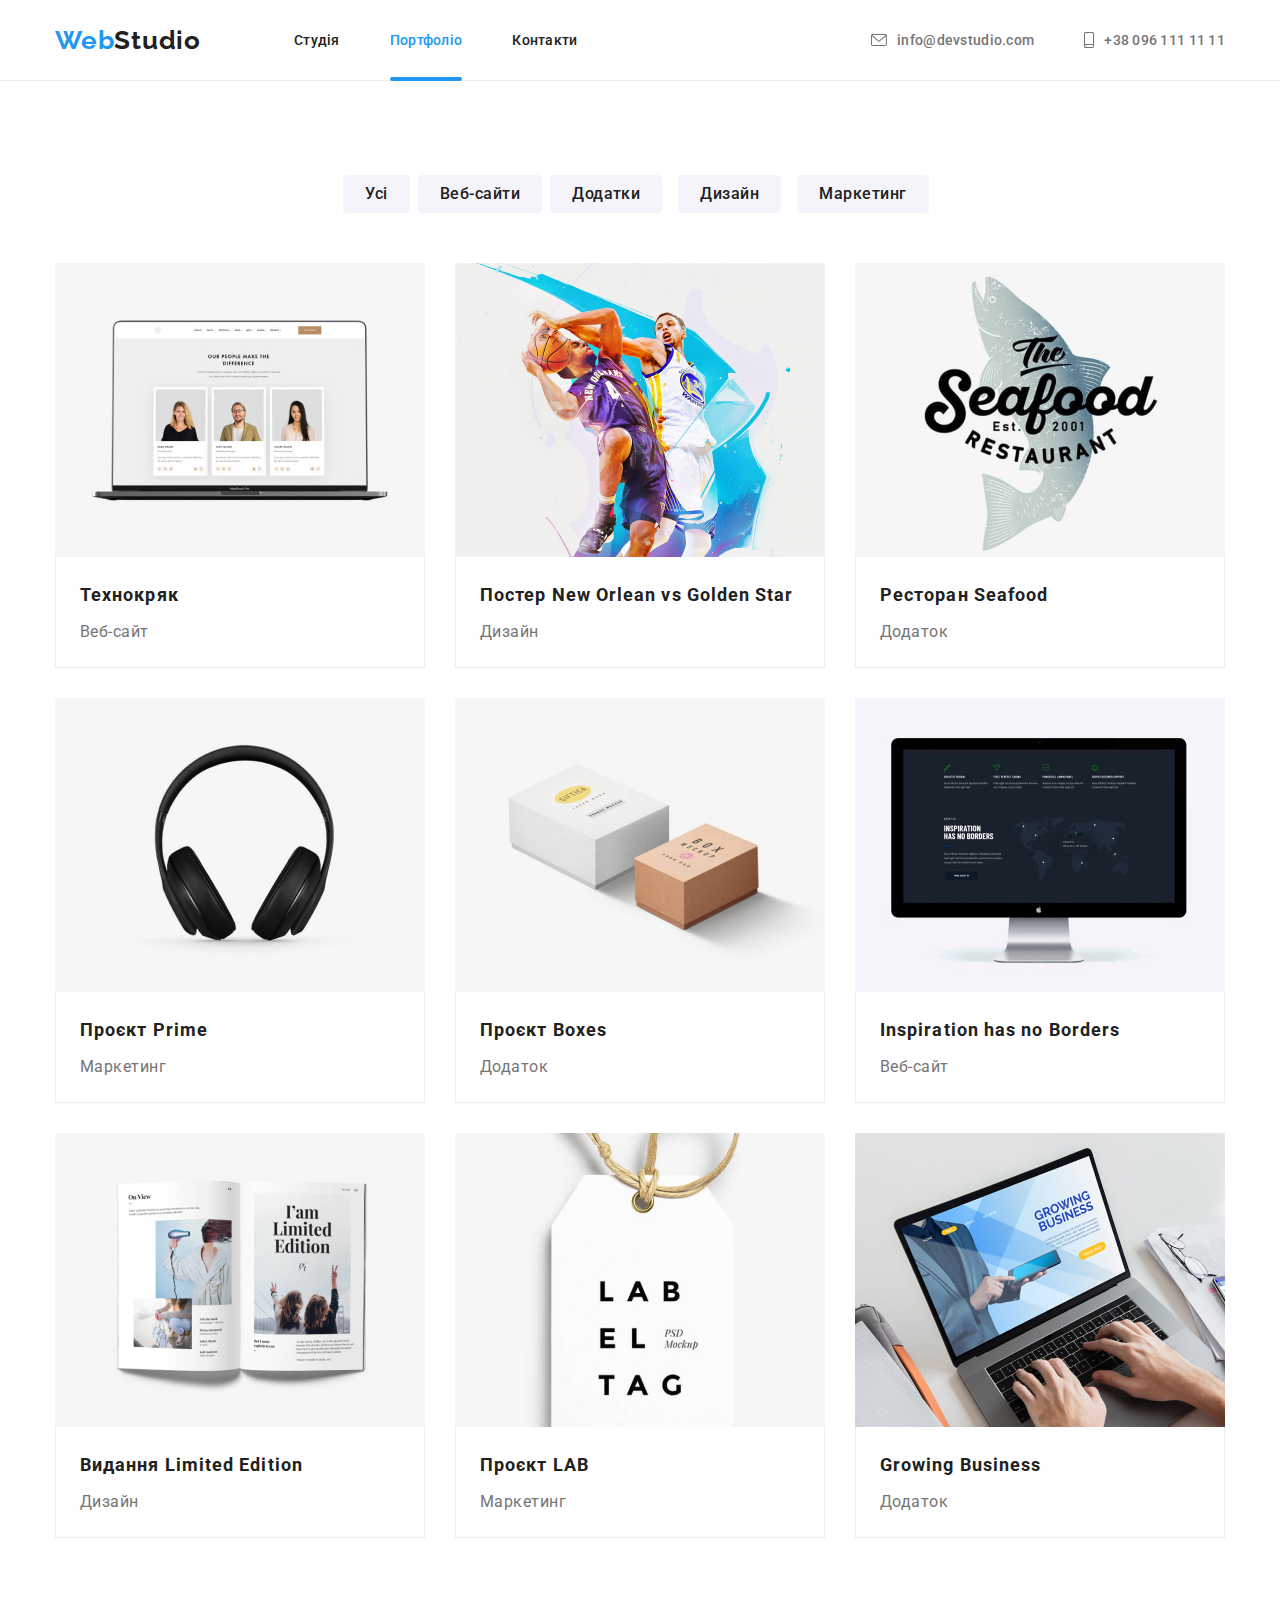
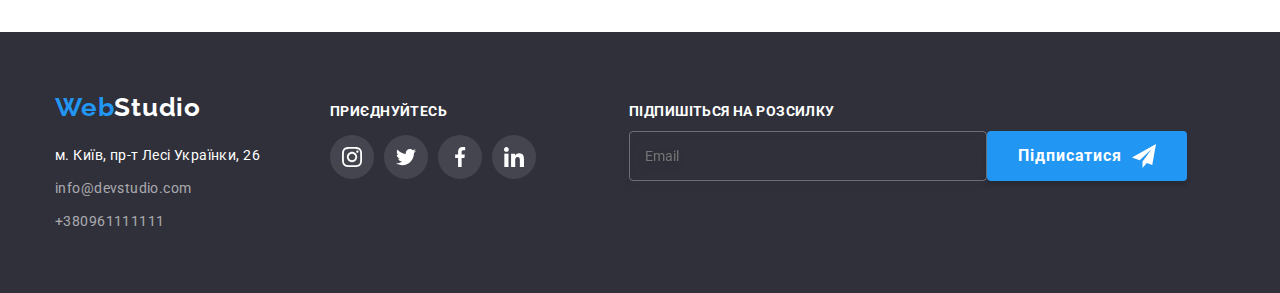
==== portfolio.html @ 3f6473e7 "7" ====
<!DOCTYPE html>
<html lang="en">
<head>
    <meta charset="UTF-8">
    <meta http-equiv="X-UA-Compatible" content="IE=edge">
    <meta name="viewport" content="width=device-width, initial-scale=1.0">
    <link rel="preconnect" href="https://fonts.googleapis.com">
    <link rel="preconnect" href="https://fonts.gstatic.com" crossorigin>
    <link href="https://fonts.googleapis.com/css2?family=Raleway:wght@700&family=Roboto:wght@400;500;700;900&display=swap" rel="stylesheet"> 
    <link rel="stylesheet" href="https://cdnjs.cloudflare.com/ajax/libs/modern-normalize/1.1.0/modern-normalize.min.css">
    <link rel="stylesheet" href="styles/styles.css">
    <title>Portfolio</title>
</head>
<body>
    <header class="page-header">
        <div class="container header-box">
            <a class="logo" href="/"><span class="logo-accent">Web</span><span class="logo-dark">Studio</span></a>            
            <nav class="page-navigation">
                <ul class="list nav-list">
                    <li>
                        <a class="link link-nav" href="./index.html">Студія</a>
                    </li>
                    <li>
                        <a class="link link-nav current" href="./portfolio.html">Портфоліо</a>
                    </li>
                    <li>
                        <a class="link link-nav" href="/">Контакти</a>
                    </li>
                </ul>
            </nav>

            <ul class="list-kontact">
                <li class="contacts-li">
                    <a class="link" href="mailto:info@devstudio.com">
                        <svg class="icon-envelope" width="16" height="12">
                        <use href="./images/symbol-defs.svg#icon-envelope"></use>
                    </svg> info@devstudio.com</a>
                </li>
                <li class="contacts-li">
                    <a class="link" href="tel:+380961111111">
                        <svg class="icon-envelope" width="10" height="16">
                            <use href="./images/symbol-defs.svg#icon-smartphone"></use>
                        </svg> +38 096 111 11 11</a>
                </li>
            </ul>
        </div>
    </header>
        
        <main>
            <section class="section section-total">
                <div class="container">
                    <h1 class="visually-hidden">Портфолио</h1>
                    <ul class="list list-filters">
                        <li class="link-item">
                            <button type="button" class="button-port">Усі</button>
                        </li>
                        <li class="link-item">
                            <button type="button" class="button-port">Веб-сайти</button>
                        </li>
                        <li class="link-item">
                            <button type="button" class="button-port">Додатки</button>
                        </li>
                        <li class="link-item">
                            <button type="button" class="button-port">Дизайн</button>
                        </li>
                        <li class="link-item">
                            <button type="button" class="button-port">Маркетинг</button>
                        </li>
                    </ul>

                <ul class="list portfolio-container">
                    <li class="portfolio-item">
                        <a class="portfolio-link link" href="#">
                            <div class="portfolio-img">
                                <img src="images/tehnokrak.jpg" alt="" width="370" />
                                <p class="overlay">
                                    Ресурс пропонує комплексні пропозиції з різним рівнем функціоналу та сервісів.
                                    Все це дозволить відвідувачу отримати вичерпні відомості про компанію чи приватну особу.
                                </p>
                            </div>
                            <div class="picture">
                            <h2 class="portfolio-title">Технокряк</h3>
                            <p class="portfolio-text">Веб-сайт</p>
                        </div>
                        </a>
                    </li>
                    <li class="portfolio-item">
                        <a class="portfolio-link link" href="#">
                            <div class="portfolio-img">
                                <img src="images/poster.jpg" alt="" width="370" />
                                <p class="overlay">
                                    Ресурс пропонує комплексні пропозиції з різним рівнем функціоналу та сервісів.
                                    Все це дозволить відвідувачу отримати вичерпні відомості про компанію чи приватну особу.
                                </p>
                            </div>

                                <div class="picture">
                                    <h2 class="portfolio-title">Постер New Orlean vs Golden Star</h3>
                                    <p class="portfolio-text">Дизайн</p>
                                </div>
                        </a>
                    </li>
                    <li class="portfolio-item">
                        <a class="portfolio-link link" href="#">
                            <div class="portfolio-img">
                                <img src="images/restoran.jpg" alt="" width="370" />
                                <p class="overlay">
                                    Ресурс пропонує комплексні пропозиції з різним рівнем функціоналу та сервісів.
                                    Все це дозволить відвідувачу отримати вичерпні відомості про компанію чи приватну особу.
                                </p>
                            </div>
                            <div class="picture">
                            <h2 class="portfolio-title">Ресторан Seafood</h3>
                            <p class="portfolio-text">Додаток</p>
                        </div>
                    </a>
                    </li>
                    <li class="portfolio-item">
                        <a class="portfolio-link link" href="#">
                            <div class="portfolio-img">
                                <img src="images/headness.jpg" alt="" width="370" />
                                <p class="overlay">
                                    Ресурс пропонує комплексні пропозиції з різним рівнем функціоналу та сервісів.
                                    Все це дозволить відвідувачу отримати вичерпні відомості про компанію чи приватну особу.
                                </p>
                            </div>
                            <div class="picture">
                            <h2 class="portfolio-title">Проєкт Prime</h3>
                            <p class="portfolio-text">Маркетинг</p>
                            </div>
                        </a> 
                    </li>
                    <li class="portfolio-item">
                        <a class="portfolio-link link" href="#">
                            <div class="portfolio-img">
                                <img src="images/boxes.jpg" alt="" width="370" />
                                <p class="overlay">
                                    Ресурс пропонує комплексні пропозиції з різним рівнем функціоналу та сервісів.
                                    Все це дозволить відвідувачу отримати вичерпні відомості про компанію чи приватну особу.
                                </p>
                            </div>
                            <div class="picture">
                            <h2 class="portfolio-title">Проєкт Boxes</h3>
                            <p class="portfolio-text">Додаток</p>
                            </div>
                        </a>
                    </li>
                    <li class="portfolio-item">
                        <a class="portfolio-link link" href="#">
                            <div class="portfolio-img">
                                <img src="images/monitor.jpg" alt="" width="370" />
                                <p class="overlay">
                                    Ресурс пропонує комплексні пропозиції з різним рівнем функціоналу та сервісів.
                                    Все це дозволить відвідувачу отримати вичерпні відомості про компанію чи приватну особу.
                                </p>
                            </div>    
                            <div class="picture">
                            <h2 class="portfolio-title">Inspiration has no Borders</h3>
                            <p class="portfolio-text">Веб-сайт</p>
                            </div>
                        </a>
                    </li>
                    <li class="portfolio-item">
                        <a class="portfolio-link link" href="#">
                            <div class="portfolio-img">
                                <img src="images/book.jpg" alt="" width="370" />
                                <p class="overlay">
                                    Ресурс пропонує комплексні пропозиції з різним рівнем функціоналу та сервісів.
                                    Все це дозволить відвідувачу отримати вичерпні відомості про компанію чи приватну особу.
                                </p>
                            </div>
                            <div class="picture">
                            <h2 class="portfolio-title">Видання Limited Edition</h3>
                            <p class="portfolio-text">Дизайн</p>
                            </div>
                        </a>
                    </li>
                    <li class="portfolio-item">
                        <a class="portfolio-link link" href="#">
                            <div class="portfolio-img">
                                <img src="images/layba.jpg" alt="" width="370" />
                                <p class="overlay">
                                    Ресурс пропонує комплексні пропозиції з різним рівнем функціоналу та сервісів.
                                    Все це дозволить відвідувачу отримати вичерпні відомості про компанію чи приватну особу.
                                </p>
                            </div>
                            <div class="picture">
                            <h2 class="portfolio-title">Проєкт LAB</h3>
                            <p class="portfolio-text">Маркетинг</p>
                            </div>
                        </a>
                    </li>
                    <li class="portfolio-item">
                        <a class="portfolio-link link" href="#">
                            <div class="portfolio-img">
                                <img src="images/noutbook.jpg" alt="" width="370" />
                                <p class="overlay">
                                    Ресурс пропонує комплексні пропозиції з різним рівнем функціоналу та сервісів.
                                    Все це дозволить відвідувачу отримати вичерпні відомості про компанію чи приватну особу.
                                </p>
                            </div>
                            <div class="picture">
                            <h2 class="portfolio-title">Growing Business</h3>
                            <p class="portfolio-text">Додаток</p>
                            </div>
                        </a>
                    </li>
                </ul>
                </div>
            </section>
        </main>


        <footer class="footer">
            <div class="container">
                <div>
                    <a class="logo" href="/"><span class="logo-accent">Web</span><span class="logo-light">Studio</span></a>
                    <ul class="list-footer">
                        <li>
                            <address>
                                м. Київ, пр-т Лесі Українки, 26
                            </address>
                        </li>
                        <li class="footer-contacts-li"><a class="link" href="mailto:info@devstudio.com">info@devstudio.com</a></li>
                        <li class="footer-contacts-li"><a class="link" href="tel:+380961111111">+380961111111</a></li>
                    </ul>
                </div>
                <div class="footer-social-block">
                    <p class="footer-join">
                        Приєднуйтесь
                    </p>
    
                    <ul class="social-footer-list">
                        <li>
                            <a class="footer-link" href="">
                                <svg width="20" height="20">
                                    <use href="./images/symbol-defs.svg#icon-instagram-2"></use>
                                </svg>
                            </a>
                        </li>
                        <li>
                            <a class="footer-link" href="">
                                <svg width="20" height="20">
                                    <use href="./images/symbol-defs.svg#icon-twitter-1"></use>
                                </svg>
                            </a>
                        </li>
                        <li>
                            <a class="footer-link" href="">
                                <svg width="20" height="20">
                                    <use href="./images/symbol-defs.svg#icon-facebook-1"></use>
                                </svg>
                            </a>
                        </li>
                        <li>
                            <a class="footer-link" href="">
                                <svg width="20" height="20">
                                    <use href="./images/symbol-defs.svg#icon-linkedin-1"></use>
                                </svg>
                            </a>
                        </li>
                    </ul>
                </div>
                <div class="footer-subscription">
                    <p class="footer-join">
                        Підпишіться на розсилку
                    </p>
                    <form action="" class="footer-form">
                        <input type="text" name="email" id="email" placeholder="Email"/>
                        <button class="action-button">
                            Підписатися
                            <svg class="button-icon" width="24" height="24">
                                <use href="./images/symbol-defs.svg#icon-icon-send"></use>
                            </svg>
                        </button>
                    </form>
                </div>
            </div>    
        </footer>
        <script src="./js/modal.js"></script>
</body>
</html>
---- styles/styles.css ----
:root {
    --accent-color: #2196F3;
    --title-color: #212121; 
    --text-color: #757575; 
   } 

   h1, h2, h3, h4, p {
    margin-top: 0;
    margin-bottom: 0;
   }

   ul {
    margin: 0;
    padding: 0;
   }

img {
    display: block;
}

p {font-size: 1.2em;}

.page-header {
    border-bottom: 1px solid #ECECEC;

}

.page-header > * {
    flex: 1;
}

.container-header {
    width: 1200px;
    padding-left: 15px;
    padding-right: 15px;
    margin-left: auto;
    margin-right: auto;
    display: flex;
    flex-direction: row;

}

.container {
    width: 1200px;
    padding: 0px 15px;
    margin-left: auto;
    margin-right: auto;
}


.header-box {
    display: flex;
    height: 80px;
    align-items: center;
    transition: background-color 250ms cubic-bezier(0.4, 0, 0.2, 1);
}

.visually-hidden {
    position: absolute;
    white-space: nowrap;
    width: 1px;
    height: 1px;
    overflow: hidden;
    border: 0;
    padding: 0;
    clip: rect(0 0 0 0);
    clip-path: inset(50%);
    margin: -1px;
}

.link.current {
    color: var(--accent-color);
}

.link {
    text-decoration: none;
}

.current::after {
    position: absolute;
    content: '';
    display: block;
    width: 100%;
    bottom: -1px;
    left: 0;
    height: 4px;
    border-radius: 2px;
    background-color: var(--accent-color);
}
.link-nav:hover::after {
    background: #2196F3;
}

.portfolio-link {
    display: block;
}

.overlay {
    position: absolute;
    top: 0;
    left: 0;
    width: 100%;
    height: 100%;
    background: rgba(33, 150, 243, 0.9);
    color: #FFFFFF;
    font-family: 'Roboto';
    font-size: 18px;
    line-height: 28px;
    overflow: auto;
    transform: translateY(100%);
    transition: transform 250ms cubic-bezier(0.4, 0, 0.2, 1);
    padding: 63px 24px;
}

.thumb-label {
    background: rgba(47, 48, 58, 0.8);
    width: 370px;
    height: 70px;
    display: flex;
    align-items: center;
    justify-content: center;
    position: relative;
    bottom: 70px;
    font-family: 'Roboto';
    font-style: normal;
    font-weight: 700;
    font-size: 14px;
    line-height: 16px;
    text-align: center;
    letter-spacing: 0.03em;
    text-transform: uppercase;
    color: #FFFFFF;
}

.portfolio-img {
    position: relative;
    overflow: hidden;
}

.portfolio-link:focus, .portfolio-link:hover {
    box-shadow: 0px 1px 1px rgba(0, 0, 0, 0.12), 0px 4px 4px rgba(0, 0, 0, 0.06), 1px 4px 6px rgba(0, 0, 0, 0.16);
}

.icon-envelope {
    color: #757575;
    margin-right: 10px;
}

.list {
    list-style: none;
    padding: 0;
    margin: 0;
    display: flex;
    gap: 30px;
}

.feature-list {
    display: flex;
    gap: 30px;
}

.nav-list {
    display: flex;
    gap: 50px;
}

.list-kontact {
    list-style: none;
    display: flex;
    gap: 50px;
    margin-left: auto;
    transition: background-color 250ms cubic-bezier(0.4, 0, 0.2, 1);
}

.list-kontact li {
    gap: 50px;
}

.list-kontact a {
    color: var(--text-color);
    fill: var(--text-color);
    padding: 32px 0;
    display: flex;
    align-items: center;
    transition: color 250ms cubic-bezier(0.4, 0, 0.2, 1);
}

.list-kontact a:hover {
    color: var(--accent-color);
    fill: var(--accent-color);
}

.list-kontact a:focus {
    color: var(--accent-color);
    fill: var(--accent-color);
}

.contacts-li {
    font-family: 'Roboto';
    font-style: normal;
    font-weight: 500;
    font-size: 14px;
    line-height: 16px;
    letter-spacing: 0.02em;
}

img {
    display: block;
}

body {
    font-family: 'Roboto', sans-seerif;
    font-size: 16px; 
    letter-spacing:0.03em; 
    color: var(--text-color);
    color: var(--primary-text-color);
    background-color: var(--primary-white-color);

}

.logo {
    text-decoration: none;
    font-family: 'Raleway';
    font-style: normal;
    font-weight: 700;
    font-size: 26px;
    line-height: 31px;
    letter-spacing: 0.03em;
    color: var(--accent-color);
}

.logo-dark {
    color: var(--title-color);
    }

.page-navigation {
    font-family: 'Roboto';
    font-style: normal;
    font-weight: 500;
    font-size: 14px;
    line-height: 16px;
    letter-spacing: 0.02em;
    color: var(--title-color);
    margin-left: 93px;
}

.page-navigation a {
    color: var(--title-color);
    padding-top: 32px;
    padding-bottom: 32px;
    display: inline-block;
    transition: color 250ms cubic-bezier(0.4, 0, 0.2, 1);
    position: relative;
}

.page-navigation a:hover, .page-navigation a:focus {
    color: var(--accent-color);
}

.contacts-li {
    font-family: 'Roboto';
    font-style: normal;
    font-weight: 500;
    font-size: 14px;
    line-height: 16px;
    letter-spacing: 0.02em;
    color: var(--text-color);
}

.backdrop.is-hidden {
    visibility: hidden;
    opacity: 0;
    pointer-events: none;
}

.backdrop {
    position: fixed;
    width: 100%;
    height: 100%;
    left: 0;
    top: 0;
    background: rgba(0, 0, 0, 0.2);
    box-shadow: 0px 4px 4px rgba(0, 0, 0, 0.15);
    transition: opacity 250ms cubic-bezier(0.4, 0, 0.2, 1), visibility 250ms cubic-bezier(0.4, 0, 0.2, 1);
}

.modal {
    position: absolute;
    top: 50%;
    left: 50%;
    transform: translate(-50%, -50%);
    padding: 40px;
    width: 528px;
    min-height: 581px;
    background-color:  #FFFFFF;;
    border-radius: 4px;
    box-shadow: 0px 1px 3px rgba(0 0 0 / 12%), 0px 1px 1px rgba(0 0 0 / 14%), 0px 2px 1px rgba(0 0 0 / 20%);
}

.modal-link {
    color: var(--accent-text-color);
    margin-left: 3px;
    transition-property: border-color;
    transition-duration: 250ms;
    transition-timing-function: cubic-bezier(0.4, 0, 0.2, 1);
  }

  .modal-link:hover,
  .modal-link:focus {
    text-decoration: none;
    border-color: var(--button-background-color);
  }

.modal h4 {
    font-family: 'Roboto';
    font-style: normal;
    font-weight: 700;
    font-size: 20px;
    line-height: 23px;
    text-align: center;
    letter-spacing: 0.03em;
    color: #212121;    
    margin-bottom: 18px;
}
.closed {
    position: absolute;
    top: 8px;
    right: 8px;
    display: flex;
    align-items: center;
    justify-content: center;
    width: 30px;
    height: 30px;
    padding: 0;
    border-radius: 50%;
    background: #FFFFFF;
    border: 1px solid rgba(0, 0, 0, 0.1);
    cursor: pointer;
}

.hero-button {
    font-family: 'Roboto';
    font-weight: 700;
    font-size: 16px;
    line-height: 30px;
    letter-spacing: 0.06em;
    color: #FFFFFF;
    cursor: pointer;
    background: var(--accent-color); 
    box-shadow: 0px 4px 4px rgba(0, 0, 0, 0.15);
    border-radius: 4px;
    padding: 10px;
    border: 0px;
    width: 216px;
    transition: background-color 250ms cubic-bezier(0.4, 0, 0.2, 1);
}

.action-button {
    display: flex;
    justify-content: center;
    align-items: center;
    font-family: 'Roboto';
    font-weight: 700;
    font-size: 16px;
    line-height: 30px;
    letter-spacing: 0.06em;
    color: #FFFFFF;
    cursor: pointer;
    background: var(--accent-color); 
    box-shadow: 0px 4px 4px rgba(0, 0, 0, 0.15);
    border-radius: 4px;
    border: 0px;
    transition: background-color 250ms cubic-bezier(0.4, 0, 0.2, 1);
    margin-left: auto;
    margin-right: auto;
    padding: 10px;
    padding-left: 24px;
    padding-right: 24px;
    width: 200px;
}

.action-button .button-icon {
    fill: white;
    color: white;
    margin-left: 10px;
}

.hero-button:hover, .hero-button:focus {
    background-color: #188CE8;
}

.button-port:hover, .button-port:focus {
        background-color: #2196F3;
        box-shadow: 0px 3px 1px rgba(0 0 0 / 10%),
        0px 1px 2px rgba(0 0 0 / 8%), 0px 2px 2px rgba(0 0 0 / 12%);
        color: #FFFF;
}

.button-port {
    font-family: 'Roboto';
    font-style: normal;
    font-weight: 500;
    font-size: 16px;
    line-height: 26px;
    text-align: center;
    letter-spacing: 0.03em;
    cursor: pointer;
    color: var(--title-color);
    background: #F5F4FA;
    border-radius: 4px;
    border: 0px;
    padding: 6px 22px;
    transition: background-color 250ms cubic-bezier(0.4, 0, 0.2, 1), color 250ms cubic-bezier(0.4, 0, 0.2, 1), bbox-shadow 250ms cubic-bezier(0.4, 0, 0.2, 1);
}


.hero {
    background-image: linear-gradient(  rgba(47, 48, 58, 0.4),   rgba(47, 48, 58, 0.4)), url(../images/backgraund.jpg);
    background-color: #2F303A;
    text-align: center;
    display: flex;
    align-items: center;
    padding-top: 200px;
    padding-bottom: 200px;
    background-repeat: no-repeat;
    background-position: center;
    background-size: 1600px;
}

.hero h1 {
    width: 700px;
    margin: 0 auto 30px auto;
    
}

.icon-checked {
    width: 16px;
    height: 15px;
    margin-right: 8px;
    border: 2px solid var(--title-color);
    border-radius: 3px;
    fill: transparent;
    display: flex;
  
}
  .checkbox {
    -webkit-appearance: none;
    -moz-appearance: none;
    transition-property: background-color;
    transition-duration: 250ms;
    transition-timing-function: cubic-bezier(0.4, 0, 0.2, 1);
  }

  .checkbox:checked + .icon-checked {
    border: none;
    fill: var(--accent-color);
  }
  
  .checkbox:focus + .icon-checked,
  .checkbox:hover + .icon-checked {
    outline: 1px solid var(--accent-color);
  }

.feature-image {
    width: 270px;
    height: 120px;
    display: flex;
    align-items: center;
    justify-content: center;
    text-align: center;
    margin-bottom: 30px;
    background-color: #F5F4FA;
    border-radius: 4px;
}

.feature-title {
    font-weight: 700;
    font-size: 14px;
    line-height: 16px;
    letter-spacing: 0.03em;
    text-transform: uppercase;
    color: var(--title-color);
    margin-bottom: 10px;
}

.feature-text  {
    font-size: 14px;
    line-height: 24px;
    letter-spacing: 0.03em;
    color: var(--text-color)}

.hero-h1 {
    font-family: 'Roboto';
    font-style: normal;
    font-weight: 900;
    font-size: 44px;
    line-height: 60px;
    text-align: center;
    letter-spacing: 0.06em;
    text-transform: uppercase;
    color: #FFFFFF;
}

h1 {
    font-family: 'Roboto';
    font-style: normal;
    font-weight: 900;
    font-size: 44px;
    line-height: 60px;
    text-align: center;
    letter-spacing: 0.06em;
    text-transform: uppercase;
    color: #aea4a4;
}

.link-item:nth-last-child(-n + 3) {
    margin-right: 8px; 
}

.portfolio-title {
    font-weight: 700;
    font-size: 18px;
    line-height: 36px;
    letter-spacing: 0.06em;
    color: var(--title-color);
    margin-top: 0;
    margin-bottom: 4px;
}

.portfolio-text {
    font-size: 16px;
    line-height: 30px;
    letter-spacing: 0.03em;
    color: var(--text-color);
    margin: 0;
}

.title {
    font-weight: 700;
    font-size: 36px;
    line-height: 42px;
    text-align: center;
    letter-spacing: 0.03em;
    color: var(--title-color);
    margin-bottom: 50px;
}

.team-title {
    font-weight: 500;
    font-size: 16px;
    line-height: 19px;
    text-align: center;
    letter-spacing: 0.03em;
    color: var(--title-color);
    margin-bottom: 10px;
}

.team-text {
    font-size: 16px;
    line-height: 19px;
    text-align: center;
    letter-spacing: 0.03em;
    color: var(--text-color);
}

.team {
    background: #F5F4FA;
}

.footer {
    font-family: 'Roboto';
    font-style: normal;
    font-weight: 400;
    font-size: 14px;
    line-height: 24px;
    letter-spacing: 0.03em;
    background: #2F303A;
    color: white;
    padding-top: 60px;
    padding-bottom: 60px;
}
.footer .container {
    display: flex;
    align-items: baseline;
}

.footer-contacts-li a {
    color: rgba(255,255,255,0.6);
    transition: color 250ms cubic-bezier(0.4, 0, 0.2, 1);
}

.footer-contacts-li {
    margin-top: 9px;
}

.footer-contacts-li a:hover {
    color: var(--accent-color);
}

.footer-contacts-li a:focus {
    color: var(--accent-color);
}

.footer-social-block {
    margin-left: 70px;
}

.footer h2 {
    color: #ffffff;
}
.footer-subscription {
    margin-left: 93px;
}
.footer-form {
    display: flex;
}

.footer-label {
    margin-right: 12px;
}

.footer-form input {
    border: 1px solid rgba(255, 255, 255, 0.3);
    filter: drop-shadow(0px 4px 4px rgba(0, 0, 0, 0.15));
    border-radius: 4px;
    background: transparent;
    color: rgba(255,255,255,0.3);
    padding-left: 15px;
    padding-right: 15px;
    height: 50px;
    width: 358px;
}

.list-footer {
    list-style: none;
    padding: 0;
    margin: 0;
    margin-top: 20px;
}

.footer-join {
    text-transform: uppercase;
    font-family: 'Roboto';
    font-style: normal;
    font-weight: 700;
    font-size: 14px;
    line-height: 16px;
    letter-spacing: 0.03em;
    text-transform: uppercase;
    color: #FFFFFF;
    margin-bottom: 12px;
}

address {
    font-style: normal;
}

.logo-light { 
    color: #ffffff;
} 


.portfolio-container {
    display: flex;
    flex-wrap: wrap;
    gap: 30px;
}

.list-filters {
    display: flex;
    gap: 8px;
    align-items: center;
    justify-content: center;
    margin-bottom: 50px;
}

.picture {
    padding: 20px 24px;
    border-left: 1px solid #eeeeee;
    border-right: 1px solid #eeeeee;
    border-bottom: 1px solid #eeeeee;
}


.portfolio-item:nth-child(3n) {  
    margin-right: 0;
}

.portfolio-item:nth-last-child(-n + 3) { 
     margin-bottom: 0;
}

.portfolio-link:hover .overlay,
.portfolio-link:focus .overlay {
    transform: translateY(0%);
}

.team-item {
    width: 270px;
    box-shadow: 0px 1px 3px rgba(0, 0, 0, 0.12), 0px 1px 1px rgba(0, 0, 0, 0.14), 0px 2px 1px rgba(0, 0, 0, 0.2);
    border-radius: 0px 0px 4px 4px;
}


.section {
    padding-bottom: 94px;
    padding-top: 94px;
}

.section.about {
    padding-top: 0;
}

.section-total {
    padding-top: 94px;
    padding-bottom: 94px;
}

.feature-item {
    width: 270px;
}

.about-list {
    display: flex;
    gap: 30px;
}

.team-humen {
    padding: 30px;
    background-color: white;
}

.social-list_item-link {
    display: inline-block;
    width: 50px;
    height: 50px;   
}

.list-clients {
    display: flex;
    justify-content: center;
    list-style: none;
}

.list-clients li {
    width: 170px;
    height: 92px;
    margin-right: 30px;
    
}

.clients-link {
    height: 100%;
    width: 100%;
    fill: #AFB1B8;
    border: 1px solid #AFB1B8;
    border-radius: 3px;
    display: flex;
    justify-content: center;
    align-items: center;
    transition: background-color 250ms cubic-bezier(0.4, 0, 0.2, 1), fill 250ms cubic-bezier(0.4, 0, 0.2, 1);
}

.clients-link:focus {
    border-color: var(--accent-color);
    fill: #2196F3;
}

.clients-link:hover {
    border-color: var(--accent-color);
    fill: #2196F3;
}

.list-clients li:last-child {
    margin-right: 0px;
}


.social-person-list {
    list-style: none;
    display: flex;
    justify-content: center;
    align-items: center;
    margin-top: 16px;
}

.social-person-list li {
    width: 44px;
    height: 44px;
    margin-right: 10px;
}

.social-link {
    width: 100%;
    height: 100%;
    fill: #AFB1B8;
    display: flex;
    justify-content: center;
    align-items: center;
    border-radius: 50%;
    transition: background-color 250ms cubic-bezier(0.4, 0, 0.2, 1);
}

.social-person-list li:last-child {
    margin-right: 0px;
}



.social-link:hover, .social-link:focus {
    background-color: #2196F3;
    fill: #FFFF;
}


.social-footer-list {
    list-style: none;
    display: flex;
    justify-content: center;
    align-items: center;
    margin-top: 16px;
}

.social-footer-list li {
    width: 44px;
    height: 44px;
    margin-right: 10px;
}

.footer-link {
    width: 100%;
    height: 100%;
    fill: #ffffff;
    display: flex;
    justify-content: center;
    align-items: center;
    background: rgba(255,255,255,0.1);
    border-radius: 50%;
    transition: background-color 250ms cubic-bezier(0.4, 0, 0.2, 1);
}

.social-footer-list li:last-child {
    margin-right: 0px;
}

.footer-link:focus, .footer-link:hover {
    background-color: var(--accent-color);
}

.text-up {
    width: 448px;
    height: 23px;
    left: 576px;
    top: 261px;
    font-family: 'Roboto';
    font-style: normal;
    font-weight: 700;
    font-size: 20px;
    line-height: 23px;
    text-align: center;
    letter-spacing: 0.03em;
    color: #212121;
}

.contact-form {
    text-align: left;
    margin-top: 12px;
}
.contact-form a {
    color: var(--accent-color);
}

.contact-label {
    color: #757575;
    font-family: 'Roboto';
    font-style: normal;
    font-weight: 400;
    font-size: 12px;
    line-height: 14px;
    letter-spacing: 0.01em;
    display: block;
    margin-bottom: 10px;
}

.checkbox-label {
    display: flex;
    align-items: center;
    margin-bottom: 0;
    font-weight: 400;
    font-size: 14px;
    line-height: 24px;
    letter-spacing: 0.03em;
    color: #757575;
  }

.comment-text {
    color: #757575;
    font-family: 'Roboto';
    font-style: normal;
    font-weight: 400;
    font-size: 12px;
    line-height: 14px;
    letter-spacing: 0.01em;
    display: block;
    margin-bottom: 20px;
}

.contact-form input[type="text"], input[type="tel"], input[type="email"] {
    border: 1px solid rgba(33, 33, 33, 0.2);
    color: #757575;
    border-radius: 4px;
    height: 40px;
    width: 448px;
    padding: 11px 12px 11px 32px;
}

.contact-form input:hover, input:focus {
    border-color: var(--accent-color);
    color: var(--accent-color);
    cursor: pointer;
}

.contact-form textarea:hover, textarea:focus {
    border-color: var(--accent-color);
    color: var(--accent-color);
    cursor: pointer;
}

.contact-form textarea {
    border: 1px solid rgba(33, 33, 33, 0.2);
    color: #757575;
    border-radius: 4px;
    padding-left: 10px;
    padding-right: 10px;
    height: 120px;
    width: 448px;
    padding: 12px 16px 12px 16px;
    display: block;
}

.contact-form .action-button {
    margin-top: 42px;
}

.contact-form .input-group {
    margin-top: 4px;
    position: relative;
}
.contact-form .input-group .input-icon {
    position: absolute;
    top: 10px;
    left: 10px;
}
.contact-form .input-group:hover {
    fill: var(--accent-color);
}
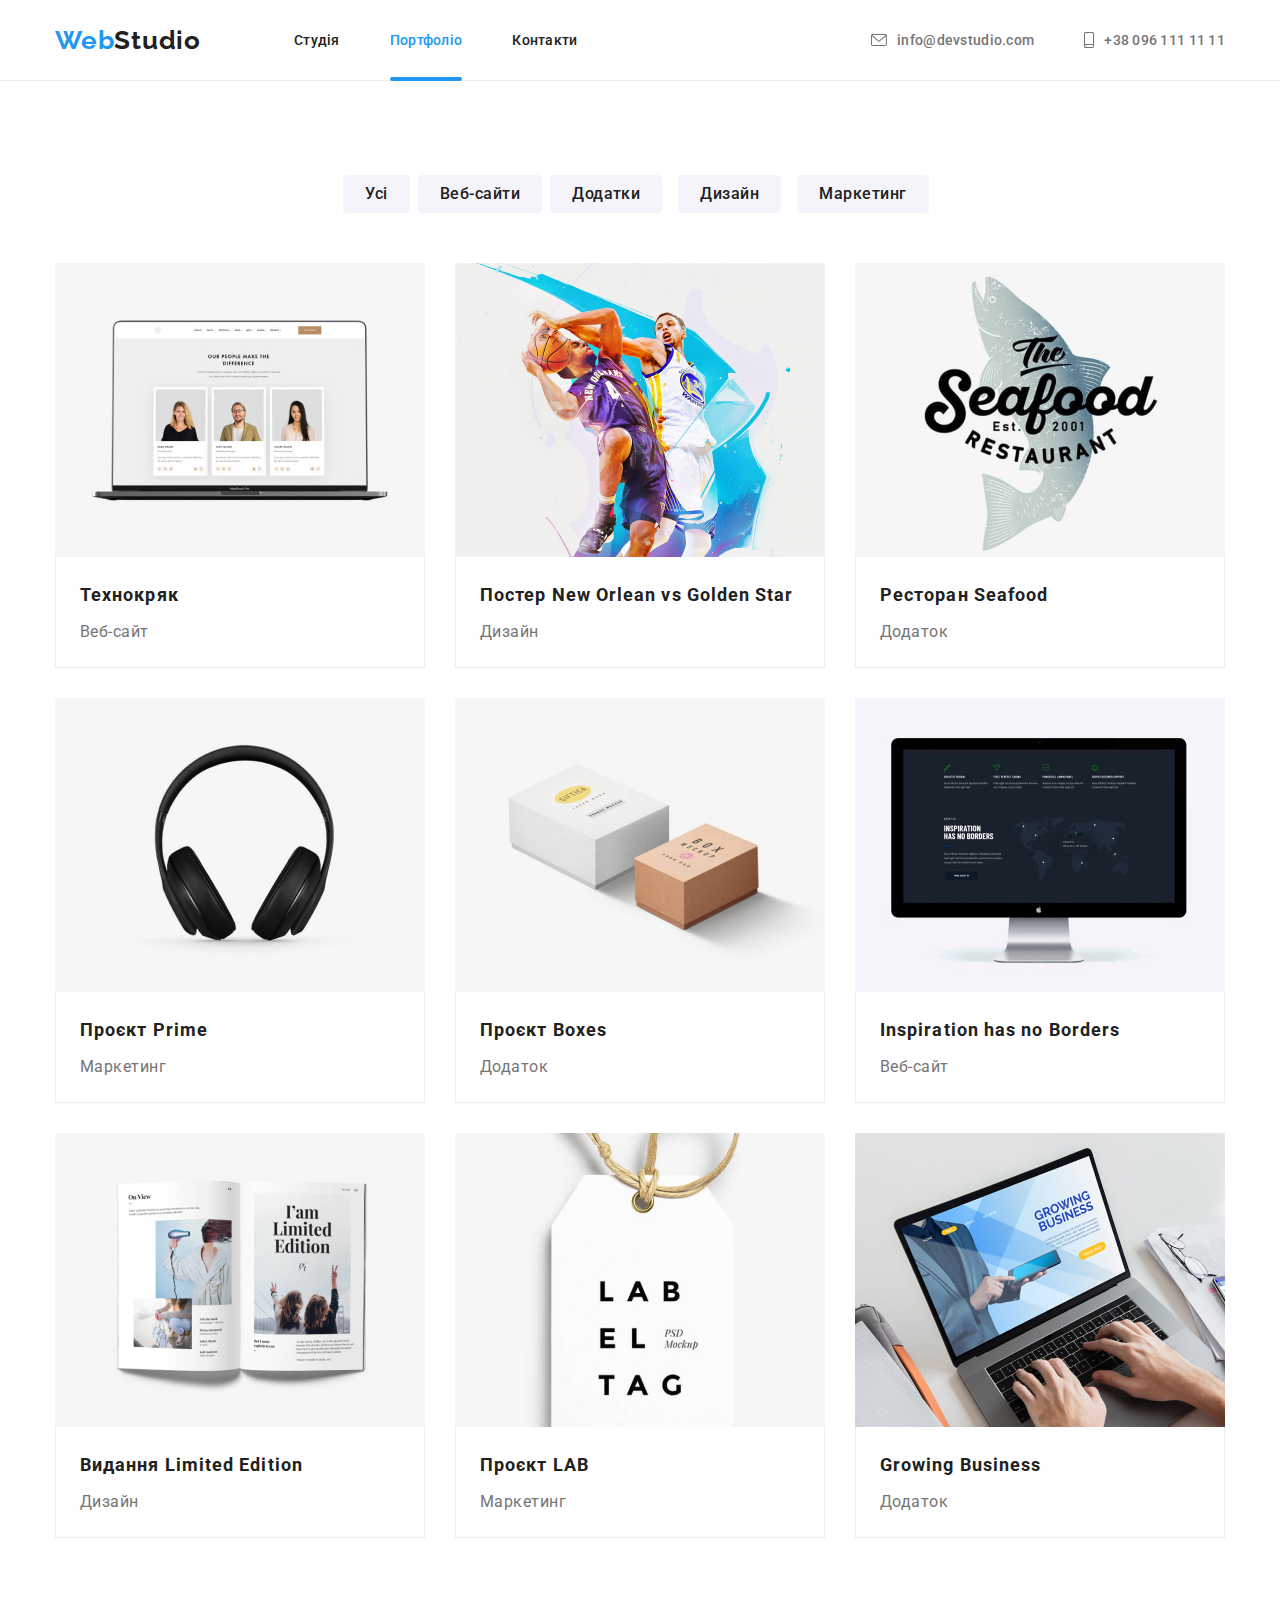
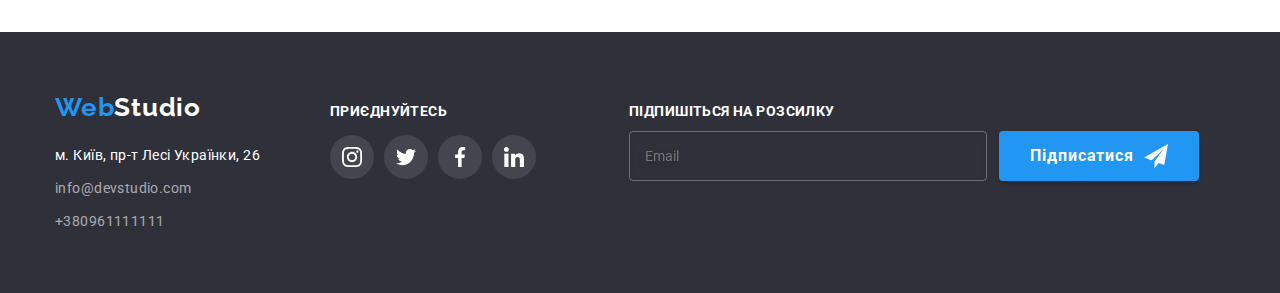
==== commit d2f79d90: "7777" ====
--- a/portfolio.html
+++ b/portfolio.html
@@ -8,7 +8,7 @@
     <link rel="preconnect" href="https://fonts.gstatic.com" crossorigin>
     <link href="https://fonts.googleapis.com/css2?family=Raleway:wght@700&family=Roboto:wght@400;500;700;900&display=swap" rel="stylesheet"> 
     <link rel="stylesheet" href="https://cdnjs.cloudflare.com/ajax/libs/modern-normalize/1.1.0/modern-normalize.min.css">
-    <link rel="stylesheet" href="styles/styles.css">
+    <link rel="stylesheet" href="./css/main.min.css">
     <title>Portfolio</title>
 </head>
 <body>
@@ -266,7 +266,9 @@
                         Підпишіться на розсилку
                     </p>
                     <form action="" class="footer-form">
-                        <input type="text" name="email" id="email" placeholder="Email"/>
+                        <label class="footer-label">
+                            <input type="text" name="email" id="email" placeholder="Email"/>
+                        </label>
                         <button class="action-button">
                             Підписатися
                             <svg class="button-icon" width="24" height="24">
@@ -275,6 +277,7 @@
                         </button>
                     </form>
                 </div>
+
             </div>    
         </footer>
         <script src="./js/modal.js"></script>
--- a/css/main.min.css
+++ b/css/main.min.css
@@ -0,0 +1 @@
+h1{font-family:"Roboto";font-style:normal;font-weight:900;font-size:44px;line-height:60px;text-align:center;letter-spacing:.06em;text-transform:uppercase;color:#aea4a4}:root{--accent-color: #2196F3;--title-color: #212121;--text-color: #757575}h1,h2,h3,h4,p{margin-top:0;margin-bottom:0}ul{margin:0;padding:0}img{display:block}p{font-size:1.2em}.page-header{border-bottom:1px solid #ececec}.page-header>*{-webkit-box-flex:1;-ms-flex:1;flex:1}.visually-hidden{position:absolute;white-space:nowrap;width:1px;height:1px;overflow:hidden;border:0;padding:0;clip:rect(0 0 0 0);-webkit-clip-path:inset(50%);clip-path:inset(50%);margin:-1px}.link.current{color:var(--accent-color)}.link{text-decoration:none}.icon-envelope{color:#757575;margin-right:10px}.list{list-style:none;padding:0;margin:0;display:-webkit-box;display:-ms-flexbox;display:flex;gap:30px}.nav-list{display:-webkit-box;display:-ms-flexbox;display:flex;gap:50px}img{display:block}body{font-family:"Roboto",sans-seerif;font-size:16px;letter-spacing:.03em;color:var(--text-color);color:var(--primary-text-color);background-color:var(--primary-white-color)}.title{font-weight:700;font-size:36px;line-height:42px;text-align:center;letter-spacing:.03em;color:var(--title-color);margin-bottom:50px}address{font-style:normal}.picture{padding:20px 24px;border-left:1px solid #eee;border-right:1px solid #eee;border-bottom:1px solid #eee}.section-total{padding-top:94px;padding-bottom:94px}.container,.container-about{width:1200px;padding:0px 15px;margin-left:auto;margin-right:auto}.section,.section-about{padding-bottom:94px;padding-top:94px}.section-about{padding-top:0px}.container-about__title{font-weight:700;font-size:36px;line-height:42px;text-align:center;letter-spacing:.03em;color:#212121;margin-bottom:50px}.hero{background-image:-webkit-gradient(linear, left top, left bottom, from(rgba(47, 48, 58, 0.4)), to(rgba(47, 48, 58, 0.4))),url(../images/backgraund.jpg);background-image:linear-gradient(rgba(47, 48, 58, 0.4), rgba(47, 48, 58, 0.4)),url(../images/backgraund.jpg);background-color:#2f303a;text-align:center;display:-webkit-box;display:-ms-flexbox;display:flex;-webkit-box-align:center;-ms-flex-align:center;align-items:center;padding-top:200px;padding-bottom:200px;background-repeat:no-repeat;background-position:center;background-size:1600px}.hero h1{width:700px;margin:0 auto 30px auto}.container-hero{width:1200px;padding:0px 15px;margin-left:auto;margin-right:auto}.container-hero__title{font-weight:900;font-size:44px;line-height:60px;text-align:center;letter-spacing:.06em;text-transform:uppercase;color:#fff}.container-hero__button{font-family:"Roboto";font-weight:700;font-size:16px;line-height:30px;letter-spacing:.06em;color:#fff;cursor:pointer;background:#2196f3;-webkit-box-shadow:0px 4px 4px rgba(0,0,0,.15);box-shadow:0px 4px 4px rgba(0,0,0,.15);border-radius:4px;padding:10px;border:0px;width:216px;-webkit-transition:background-color 250ms cubic-bezier(0.4, 0, 0.2, 1);transition:background-color 250ms cubic-bezier(0.4, 0, 0.2, 1)}.list-kontact{list-style:none;display:-webkit-box;display:-ms-flexbox;display:flex;gap:50px;margin-left:auto;-webkit-transition:background-color 250ms cubic-bezier(0.4, 0, 0.2, 1);transition:background-color 250ms cubic-bezier(0.4, 0, 0.2, 1)}.list-kontact li{gap:50px}.list-kontact a{color:var(--text-color);fill:var(--text-color);padding:32px 0;display:-webkit-box;display:-ms-flexbox;display:flex;-webkit-box-align:center;-ms-flex-align:center;align-items:center;-webkit-transition:color 250ms cubic-bezier(0.4, 0, 0.2, 1);transition:color 250ms cubic-bezier(0.4, 0, 0.2, 1)}.list-kontact a:hover{color:var(--accent-color);fill:var(--accent-color)}.list-kontact a:focus{color:var(--accent-color);fill:var(--accent-color)}.contacts-li{font-family:"Roboto";font-style:normal;font-weight:500;font-size:14px;line-height:16px;letter-spacing:.02em;color:var(--text-color)}.contact-label{color:#757575;font-family:"Roboto";font-style:normal;font-weight:400;font-size:12px;line-height:14px;letter-spacing:.01em;display:block;margin-bottom:10px}.footer{font-family:"Roboto";font-style:normal;font-weight:400;font-size:14px;line-height:24px;letter-spacing:.03em;background:#2f303a;color:#fff;padding-top:60px;padding-bottom:60px}.footer .container,.footer .container-about{display:-webkit-box;display:-ms-flexbox;display:flex;-webkit-box-align:baseline;-ms-flex-align:baseline;align-items:baseline}.footer-contacts-li a{color:rgba(255,255,255,.6);-webkit-transition:color 250ms cubic-bezier(0.4, 0, 0.2, 1);transition:color 250ms cubic-bezier(0.4, 0, 0.2, 1)}.footer-contacts-li{margin-top:9px}.footer-contacts-li a:hover{color:var(--accent-color)}.footer-contacts-li a:focus{color:var(--accent-color)}.footer-social-block{margin-left:70px}.footer h2{color:#fff}.footer-subscription{margin-left:93px}.footer-form{display:-webkit-box;display:-ms-flexbox;display:flex}.footer-label{margin-right:12px}.footer-form input{border:1px solid rgba(255,255,255,.3);-webkit-filter:drop-shadow(0px 4px 4px rgba(0, 0, 0, 0.15));filter:drop-shadow(0px 4px 4px rgba(0, 0, 0, 0.15));border-radius:4px;background:rgba(0,0,0,0);color:rgba(255,255,255,.3);padding-left:15px;padding-right:15px;height:50px;width:358px}.list-footer{list-style:none;padding:0;margin:0;margin-top:20px}.footer-join{text-transform:uppercase;font-family:"Roboto";font-style:normal;font-weight:700;font-size:14px;line-height:16px;letter-spacing:.03em;text-transform:uppercase;color:#fff;margin-bottom:12px}.footer-link:focus,.footer-link:hover{background-color:var(--accent-color)}.footer-link{width:100%;height:100%;fill:#fff;display:-webkit-box;display:-ms-flexbox;display:flex;-webkit-box-pack:center;-ms-flex-pack:center;justify-content:center;-webkit-box-align:center;-ms-flex-align:center;align-items:center;background:rgba(255,255,255,.1);border-radius:50%;-webkit-transition:background-color 250ms cubic-bezier(0.4, 0, 0.2, 1);transition:background-color 250ms cubic-bezier(0.4, 0, 0.2, 1)}.portfolio-container{display:-webkit-box;display:-ms-flexbox;display:flex;-ms-flex-wrap:wrap;flex-wrap:wrap;gap:30px}.portfolio-link{display:block}.overlay{position:absolute;top:0;left:0;width:100%;height:100%;background:rgba(33,150,243,.9);color:#fff;font-family:"Roboto";font-size:18px;line-height:28px;overflow:auto;-webkit-transform:translateY(100%);transform:translateY(100%);-webkit-transition:-webkit-transform 250ms cubic-bezier(0.4, 0, 0.2, 1);transition:-webkit-transform 250ms cubic-bezier(0.4, 0, 0.2, 1);transition:transform 250ms cubic-bezier(0.4, 0, 0.2, 1);transition:transform 250ms cubic-bezier(0.4, 0, 0.2, 1), -webkit-transform 250ms cubic-bezier(0.4, 0, 0.2, 1);padding:63px 24px}.portfolio-img{position:relative;overflow:hidden}.portfolio-link:focus,.portfolio-link:hover{-webkit-box-shadow:0px 1px 1px rgba(0,0,0,.12),0px 4px 4px rgba(0,0,0,.06),1px 4px 6px rgba(0,0,0,.16);box-shadow:0px 1px 1px rgba(0,0,0,.12),0px 4px 4px rgba(0,0,0,.06),1px 4px 6px rgba(0,0,0,.16)}.portfolio-title{font-weight:700;font-size:18px;line-height:36px;letter-spacing:.06em;color:var(--title-color);margin-top:0;margin-bottom:4px}.portfolio-text{font-size:16px;line-height:30px;letter-spacing:.03em;color:var(--text-color);margin:0}.portfolio-item:nth-child(3n){margin-right:0}.portfolio-item:nth-last-child(-n+3){margin-bottom:0}.portfolio-link:hover .overlay,.portfolio-link:focus .overlay{-webkit-transform:translateY(0%);transform:translateY(0%)}.list-filters{display:-webkit-box;display:-ms-flexbox;display:flex;gap:8px;-webkit-box-align:center;-ms-flex-align:center;align-items:center;-webkit-box-pack:center;-ms-flex-pack:center;justify-content:center;margin-bottom:50px}.link-item:nth-last-child(-n+3){margin-right:8px}.container-header{width:1200px;padding-left:15px;padding-right:15px;margin-left:auto;margin-right:auto;display:-webkit-box;display:-ms-flexbox;display:flex;-webkit-box-orient:horizontal;-webkit-box-direction:normal;-ms-flex-direction:row;flex-direction:row}.header-box{display:-webkit-box;display:-ms-flexbox;display:flex;height:80px;-webkit-box-align:center;-ms-flex-align:center;align-items:center;-webkit-transition:background-color 250ms cubic-bezier(0.4, 0, 0.2, 1);transition:background-color 250ms cubic-bezier(0.4, 0, 0.2, 1)}.team-title{font-weight:500;font-size:16px;line-height:19px;text-align:center;letter-spacing:.03em;color:var(--title-color);margin-bottom:10px}.team-text{font-size:16px;line-height:19px;text-align:center;letter-spacing:.03em;color:var(--text-color)}.team{background:#f5f4fa}.team-item{width:270px;-webkit-box-shadow:0px 1px 3px rgba(0,0,0,.12),0px 1px 1px rgba(0,0,0,.14),0px 2px 1px rgba(0,0,0,.2);box-shadow:0px 1px 3px rgba(0,0,0,.12),0px 1px 1px rgba(0,0,0,.14),0px 2px 1px rgba(0,0,0,.2);border-radius:0px 0px 4px 4px}.team-humen{padding:30px;background-color:#fff}.list-clients{display:-webkit-box;display:-ms-flexbox;display:flex;-webkit-box-pack:center;-ms-flex-pack:center;justify-content:center;list-style:none}.list-clients li{width:170px;height:92px;margin-right:30px}.clients-link{height:100%;width:100%;fill:#afb1b8;border:1px solid #afb1b8;border-radius:3px;display:-webkit-box;display:-ms-flexbox;display:flex;-webkit-box-pack:center;-ms-flex-pack:center;justify-content:center;-webkit-box-align:center;-ms-flex-align:center;align-items:center;-webkit-transition:background-color 250ms cubic-bezier(0.4, 0, 0.2, 1),fill 250ms cubic-bezier(0.4, 0, 0.2, 1);transition:background-color 250ms cubic-bezier(0.4, 0, 0.2, 1),fill 250ms cubic-bezier(0.4, 0, 0.2, 1)}.clients-link:focus{border-color:var(--accent-color);fill:#2196f3}.clients-link:hover{border-color:var(--accent-color);fill:#2196f3}.list-clients li:last-child{margin-right:0px}.feature-image{width:270px;height:120px;display:-webkit-box;display:-ms-flexbox;display:flex;-webkit-box-align:center;-ms-flex-align:center;align-items:center;-webkit-box-pack:center;-ms-flex-pack:center;justify-content:center;text-align:center;margin-bottom:30px;background-color:#f5f4fa;border-radius:4px}.feature-title{font-weight:700;font-size:14px;line-height:16px;letter-spacing:.03em;text-transform:uppercase;color:var(--title-color);margin-bottom:10px}.feature-text{font-size:14px;line-height:24px;letter-spacing:.03em;color:var(--text-color)}.feature-item{width:270px}.feature-list{display:-webkit-box;display:-ms-flexbox;display:flex;gap:30px}.aboutlist{list-style:none;padding:0;margin:0;display:-webkit-box;display:-ms-flexbox;display:flex;gap:30px}.aboutlist-element__image{width:370px}.aboutlist-element__label{background:rgba(47,48,58,.8);width:370px;height:70px;display:-webkit-box;display:-ms-flexbox;display:flex;-webkit-box-align:center;-ms-flex-align:center;align-items:center;-webkit-box-pack:center;-ms-flex-pack:center;justify-content:center;position:relative;bottom:70px;font-family:"Roboto";font-style:normal;font-weight:700;font-size:14px;line-height:16px;text-align:center;letter-spacing:.03em;text-transform:uppercase;color:#fff}.logo{text-decoration:none;font-family:"Raleway";font-style:normal;font-weight:700;font-size:26px;line-height:31px;letter-spacing:.03em;color:var(--accent-color)}.logo-dark{color:var(--title-color)}.logo-light{color:#fff}.backdrop.is-hidden{visibility:hidden;opacity:0;pointer-events:none}.backdrop{position:fixed;width:100%;height:100%;left:0;top:0;background:rgba(0,0,0,.2);-webkit-box-shadow:0px 4px 4px rgba(0,0,0,.15);box-shadow:0px 4px 4px rgba(0,0,0,.15);-webkit-transition:opacity 250ms cubic-bezier(0.4, 0, 0.2, 1),visibility 250ms cubic-bezier(0.4, 0, 0.2, 1);transition:opacity 250ms cubic-bezier(0.4, 0, 0.2, 1),visibility 250ms cubic-bezier(0.4, 0, 0.2, 1)}.modal{position:absolute;top:50%;left:50%;-webkit-transform:translate(-50%, -50%);transform:translate(-50%, -50%);padding:40px;width:528px;min-height:581px;background-color:#fff;border-radius:4px;-webkit-box-shadow:0px 1px 3px rgba(0,0,0,.12),0px 1px 1px rgba(0,0,0,.14),0px 2px 1px rgba(0,0,0,.2);box-shadow:0px 1px 3px rgba(0,0,0,.12),0px 1px 1px rgba(0,0,0,.14),0px 2px 1px rgba(0,0,0,.2)}.modal-link{color:var(--accent-text-color);margin-left:3px;-webkit-transition-property:border-color;transition-property:border-color;-webkit-transition-duration:250ms;transition-duration:250ms;-webkit-transition-timing-function:cubic-bezier(0.4, 0, 0.2, 1);transition-timing-function:cubic-bezier(0.4, 0, 0.2, 1)}.modal-link:hover,.modal-link:focus{text-decoration:none;border-color:var(--button-background-color)}.modal h4{font-family:"Roboto";font-style:normal;font-weight:700;font-size:20px;line-height:23px;text-align:center;letter-spacing:.03em;color:#212121;margin-bottom:18px}.closed{position:absolute;top:8px;right:8px;display:-webkit-box;display:-ms-flexbox;display:flex;-webkit-box-align:center;-ms-flex-align:center;align-items:center;-webkit-box-pack:center;-ms-flex-pack:center;justify-content:center;width:30px;height:30px;padding:0;border-radius:50%;background:#fff;border:1px solid rgba(0,0,0,.1);cursor:pointer}.closed:hover{background:var(--accent-color);fill:#fff}.contact-form input[type=text],input[type=tel],input[type=email]{border:1px solid rgba(33,33,33,.2);color:#757575;border-radius:4px;height:40px;width:448px;padding:11px 12px 11px 32px}.contact-form input:hover,input:focus{border-color:var(--accent-color);color:var(--accent-color);cursor:pointer}.contact-form textarea:hover,textarea:focus{border-color:var(--accent-color);color:var(--accent-color);cursor:pointer}.contact-form textarea{border:1px solid rgba(33,33,33,.2);color:#757575;border-radius:4px;padding-left:10px;padding-right:10px;height:120px;width:448px;padding:12px 16px 12px 16px;display:block}.contact-form .action-button{margin-top:42px}.contact-form .input-group{margin-top:4px;position:relative}.contact-form .input-group .input-icon{position:absolute;top:10px;left:10px}.contact-form .input-group:hover{fill:var(--accent-color)}.contact-form{text-align:left;margin-top:12px}.contact-form a{color:var(--accent-color)}.icon-checked{width:16px;height:15px;margin-right:8px;border:2px solid var(--title-color);border-radius:3px;fill:rgba(0,0,0,0);display:-webkit-box;display:-ms-flexbox;display:flex}.checkbox{-webkit-appearance:none;-moz-appearance:none;-webkit-transition-property:background-color;transition-property:background-color;-webkit-transition-duration:250ms;transition-duration:250ms;-webkit-transition-timing-function:cubic-bezier(0.4, 0, 0.2, 1);transition-timing-function:cubic-bezier(0.4, 0, 0.2, 1)}.checkbox:checked+.icon-checked{border:none;fill:var(--accent-color)}.checkbox:focus+.icon-checked,.checkbox:hover+.icon-checked{outline:1px solid var(--accent-color)}.text-up{width:448px;height:23px;left:576px;top:261px;font-family:"Roboto";font-style:normal;font-weight:700;font-size:20px;line-height:23px;text-align:center;letter-spacing:.03em;color:#212121}.checkbox-label{display:-webkit-box;display:-ms-flexbox;display:flex;-webkit-box-align:center;-ms-flex-align:center;align-items:center;margin-bottom:0;font-weight:400;font-size:14px;line-height:24px;letter-spacing:.03em;color:#757575}.comment-text{color:#757575;font-family:"Roboto";font-style:normal;font-weight:400;font-size:12px;line-height:14px;letter-spacing:.01em;display:block;margin-bottom:20px}.page-navigation{font-family:"Roboto";font-style:normal;font-weight:500;font-size:14px;line-height:16px;letter-spacing:.02em;color:var(--title-color);margin-left:93px}.page-navigation a{color:var(--title-color);padding-top:32px;padding-bottom:32px;display:inline-block;-webkit-transition:color 250ms cubic-bezier(0.4, 0, 0.2, 1);transition:color 250ms cubic-bezier(0.4, 0, 0.2, 1);position:relative}.page-navigation a:hover,.page-navigation a:focus{color:var(--accent-color)}.current::after{position:absolute;content:"";display:block;width:100%;bottom:-1px;left:0;height:4px;border-radius:2px;background-color:var(--accent-color)}.link-nav:hover::after{background:#2196f3}.social-person-list{list-style:none;display:-webkit-box;display:-ms-flexbox;display:flex;-webkit-box-pack:center;-ms-flex-pack:center;justify-content:center;-webkit-box-align:center;-ms-flex-align:center;align-items:center;margin-top:16px}.social-person-list li{width:44px;height:44px;margin-right:10px}.social-link{width:100%;height:100%;fill:#afb1b8;display:-webkit-box;display:-ms-flexbox;display:flex;-webkit-box-pack:center;-ms-flex-pack:center;justify-content:center;-webkit-box-align:center;-ms-flex-align:center;align-items:center;border-radius:50%;-webkit-transition:background-color 250ms cubic-bezier(0.4, 0, 0.2, 1);transition:background-color 250ms cubic-bezier(0.4, 0, 0.2, 1)}.social-person-list li:last-child{margin-right:0px}.social-link:hover,.social-link:focus{background-color:#2196f3;fill:#fff}.social-footer-list{list-style:none;display:-webkit-box;display:-ms-flexbox;display:flex;-webkit-box-pack:center;-ms-flex-pack:center;justify-content:center;-webkit-box-align:center;-ms-flex-align:center;align-items:center;margin-top:16px}.social-footer-list li{width:44px;height:44px;margin-right:10px}.social-footer-list li:last-child{margin-right:0px}.social-list_item-link{display:inline-block;width:50px;height:50px}.action-button{display:-webkit-box;display:-ms-flexbox;display:flex;-webkit-box-pack:center;-ms-flex-pack:center;justify-content:center;-webkit-box-align:center;-ms-flex-align:center;align-items:center;font-family:"Roboto";font-weight:700;font-size:16px;line-height:30px;letter-spacing:.06em;color:#fff;cursor:pointer;background:var(--accent-color);-webkit-box-shadow:0px 4px 4px rgba(0,0,0,.15);box-shadow:0px 4px 4px rgba(0,0,0,.15);border-radius:4px;border:0px;-webkit-transition:background-color 250ms cubic-bezier(0.4, 0, 0.2, 1);transition:background-color 250ms cubic-bezier(0.4, 0, 0.2, 1);margin-left:auto;margin-right:auto;padding:10px;padding-left:24px;padding-right:24px;width:200px}.action-button .button-icon{fill:#fff;color:#fff;margin-left:10px}.hero-button:hover,.hero-button:focus{background-color:#188ce8}.button-port:hover,.button-port:focus{background-color:#2196f3;-webkit-box-shadow:0px 3px 1px rgba(0,0,0,.1),0px 1px 2px rgba(0,0,0,.08),0px 2px 2px rgba(0,0,0,.12);box-shadow:0px 3px 1px rgba(0,0,0,.1),0px 1px 2px rgba(0,0,0,.08),0px 2px 2px rgba(0,0,0,.12);color:#fff}.button-port{font-family:"Roboto";font-style:normal;font-weight:500;font-size:16px;line-height:26px;text-align:center;letter-spacing:.03em;cursor:pointer;color:var(--title-color);background:#f5f4fa;border-radius:4px;border:0px;padding:6px 22px;-webkit-transition:background-color 250ms cubic-bezier(0.4, 0, 0.2, 1),color 250ms cubic-bezier(0.4, 0, 0.2, 1),bbox-shadow 250ms cubic-bezier(0.4, 0, 0.2, 1);transition:background-color 250ms cubic-bezier(0.4, 0, 0.2, 1),color 250ms cubic-bezier(0.4, 0, 0.2, 1),bbox-shadow 250ms cubic-bezier(0.4, 0, 0.2, 1)}/*# sourceMappingURL=main.min.css.map */